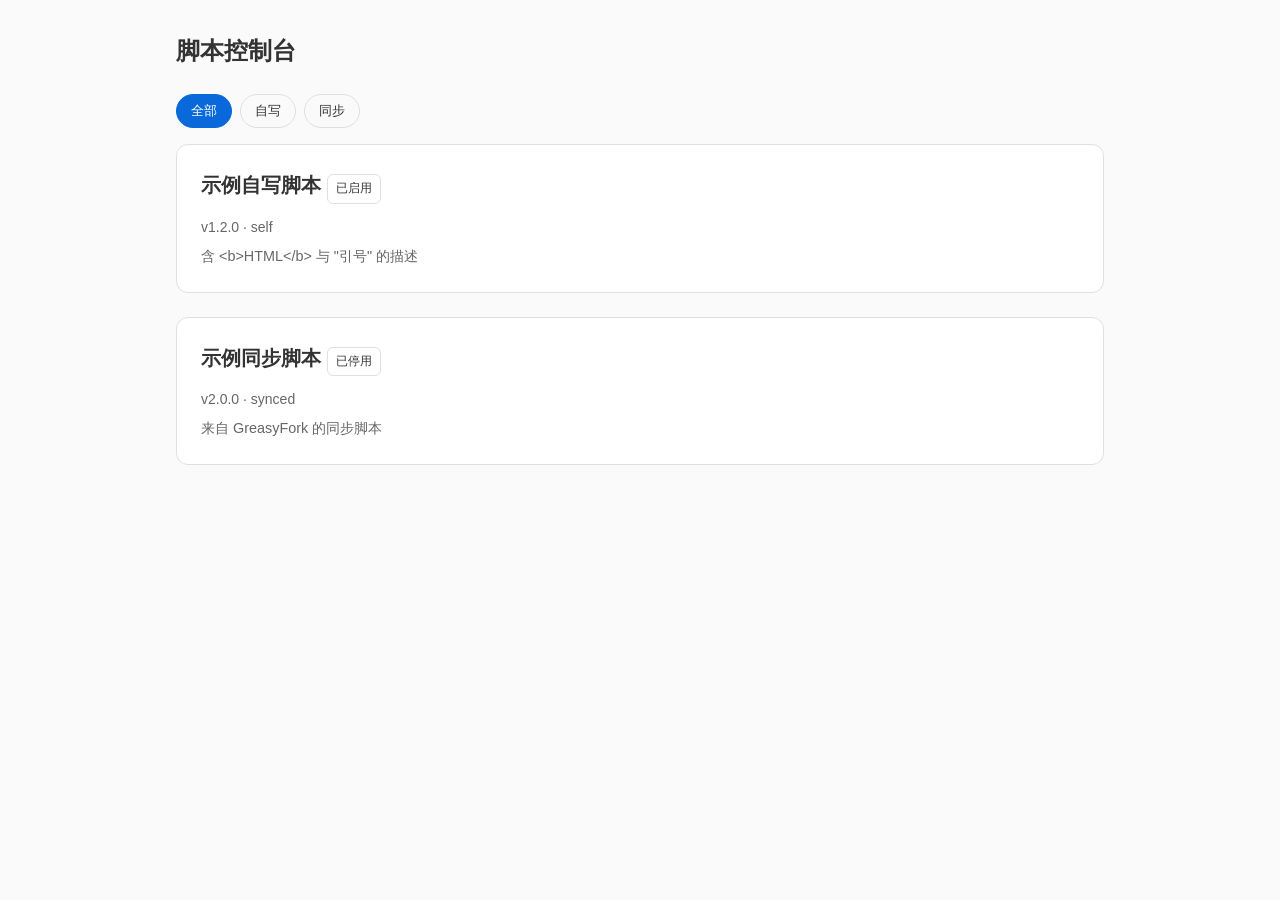
==== tests/snapshot/site/index.html @ 559abbef "fix(index): 首页 JS 对缺失 loadMore 元素加 null 守卫（I10）" ====
<!doctype html>
<html lang="zh-CN">
<head>
    <meta charset="utf-8">
    <meta name="viewport" content="width=device-width, initial-scale=1">
    <title>Userscript Console</title>
    <style>
        :root { --bg: #fafafa; --card-bg: #fff; --border: #e0e0e0; --text: #333; --muted: #666; --brand: #0969da; --brand-hover: #0860ca; --on-accent: #fff; }
        * { box-sizing: border-box; margin: 0; padding: 0; }
        body { font-family: -apple-system, BlinkMacSystemFont, "Segoe UI", "Microsoft YaHei", sans-serif; background: var(--bg); color: var(--text); line-height: 1.6; }
        .container { max-width: 960px; margin: 0 auto; padding: 2rem 1rem; }
        h1 { margin-bottom: 1.5rem; font-size: 1.5rem; }
        .back { display: inline-block; margin-bottom: 1rem; font-size: 0.875rem; color: var(--brand); }
        .back:hover { text-decoration: none; }
        .filter-bar { display: flex; gap: 0.5rem; margin-bottom: 1rem; flex-wrap: wrap; }
        .filter-chip { font-size: 13px; padding: 7px 14px; border-radius: 999px; cursor: pointer; border: 1px solid var(--border); background: var(--bg); color: var(--text-muted); font-family: var(--font-ui); min-height: 34px; transition: border-color 0.15s ease, background 0.15s ease; }
        .filter-chip:hover { border-color: var(--border-strong); }
        .filter-chip.active { background: var(--brand); color: var(--on-accent); border-color: var(--brand); }
        .card { background: var(--card-bg); border: 1px solid var(--border); border-radius: 12px; padding: 1.5rem; margin-bottom: 1.5rem; transition: border-color 0.15s ease; }
        .card:hover { border-color: var(--brand-fade); }
        .card-header { display: flex; align-items: center; justify-content: space-between; margin-bottom: 0.75rem; }
        .card h2 { font-size: 1.25rem; margin: 0; }
        .card h2 a { color: var(--text); text-decoration: none; }
        .card h2 a:hover { color: var(--brand); }
        .card .meta { color: var(--muted); font-size: 0.875rem; }
        .card .desc { margin-top: 0.5rem; color: var(--muted); font-size: 0.9rem; line-height: 1.5; display: -webkit-box; -webkit-line-clamp: 3; -webkit-box-orient: vertical; overflow: hidden; }
        .badge { display: inline-block; padding: 0.25rem 0.5rem; border-radius: 6px; font-size: 0.75rem; font-weight: 500; }
        .badge-active { background: var(--info-bg); color: var(--info-text); }
        .badge-sync { background: var(--warn-bg); color: var(--warn-text); }
        .badge-ver { background: var(--bg-subtle); color: var(--text-muted); border: 1px solid var(--border); }
        .empty { padding: 3rem; text-align: center; color: var(--muted); }
        .load-more { text-align: center; padding: 1rem; }
        .load-more button { padding: 0.5rem 2rem; cursor: pointer; border: 1px solid var(--border); border-radius: 6px; background: var(--brand); color: var(--on-accent); font-size: 0.875rem; transition: opacity 0.15s ease; }
        .load-more button:hover { opacity: 0.9; }
        .load-more button:disabled { opacity: 0.5; cursor: not-allowed; }
    </style>
</head>
<body>
    <div class="container">
        <h1>脚本控制台</h1>
        
        <div class="filter-bar">
            <button class="filter-chip active" data-filter="all">全部</button>
            <button class="filter-chip" data-filter="self">自写</button>
            <button class="filter-chip" data-filter="synced">同步</button>
        </div>
        <div id="scriptList" data-total="2">
            
            <div class="card" data-id="11111111-2222-4333-8444-555555555555" data-type="self">
                <div class="card-header">
                    <h2><a href="scripts/11111111-2222-4333-8444-555555555555.html">示例自写脚本</a>
                        <span class="badge badge-ver">已启用</span>
                        
                    </h2>
                </div>
                <div class="meta">v1.2.0 · self</div>
                <div class="desc">含 &lt;b&gt;HTML&lt;/b&gt; 与 &#34;引号&#34; 的描述</div>
            </div>
            
            <div class="card" data-id="abcdef012345" data-type="synced">
                <div class="card-header">
                    <h2><a href="scripts/abcdef012345.html">示例同步脚本</a>
                        <span class="badge badge-ver">已停用</span>
                        
                    </h2>
                </div>
                <div class="meta">v2.0.0 · synced</div>
                <div class="desc">来自 GreasyFork 的同步脚本</div>
            </div>
            
            
        </div>
        
    </div>
    <script>
    (function(){
        var batch =  10 , total =  2 ;
        var shown = 0;
        var chips = document.querySelectorAll('.filter-chip');
        function setFilter(filter) {
            chips.forEach(function (c) { c.classList.toggle('active', c.dataset.filter === filter); });
            var cards = document.querySelectorAll('.card');
            cards.forEach(function (card) {
                var show = filter === 'all' || card.dataset.type === filter;
                card.hidden = !show;
            });
        }
        chips.forEach(function (c) { c.onclick = function () { setFilter(c.dataset.filter); }; });

        function loadMore() {
            var next = Math.min(shown + batch, total);
            var cards = document.querySelectorAll('.card');
            for (var i = shown; i < next; i++) {
                if (cards[i]) cards[i].style.display = '';
            }
            shown = next;
            if (shown >= total) {
                var lm = document.getElementById('loadMore');
                if (lm) lm.style.display = 'none';
            }
        }
        var btn = document.getElementById('loadMoreBtn');
        if (btn) btn.onclick = loadMore;
        loadMore();
    })();
    </script>
</body>
</html>
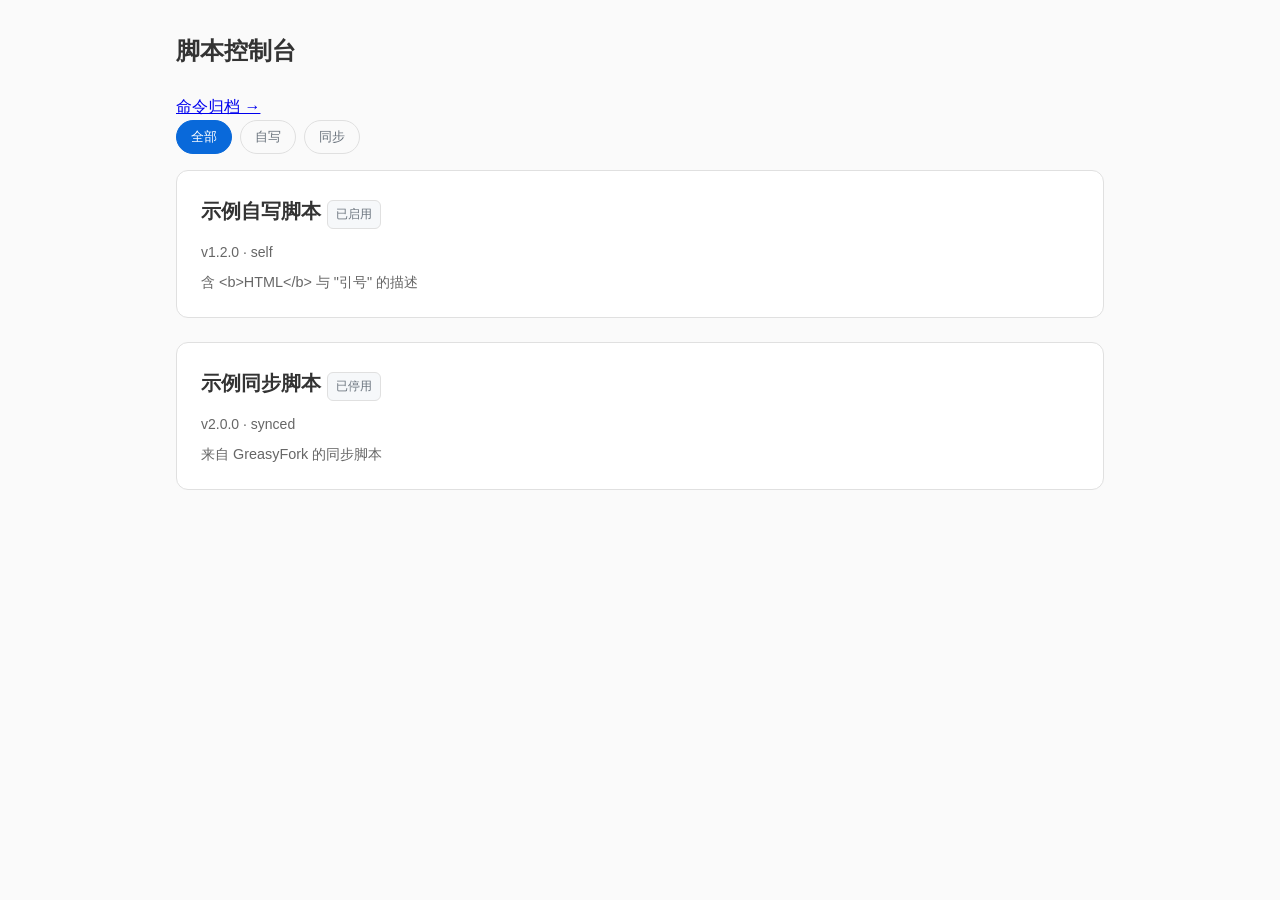
==== commit 8132d4c3: "feat(pages): 命令归档全局分页+meta索引+归档导航+初始隐藏（I7）" ====
--- a/tests/snapshot/site/index.html
+++ b/tests/snapshot/site/index.html
@@ -6,7 +6,7 @@
     <meta name="viewport" content="width=device-width, initial-scale=1">
     <title>Userscript Console</title>
     <style>
-        :root { --bg: #fafafa; --card-bg: #fff; --border: #e0e0e0; --text: #333; --muted: #666; --brand: #0969da; --brand-hover: #0860ca; --on-accent: #fff; }
+        :root { --bg: #fafafa; --card-bg: #fff; --border: #e0e0e0; --text: #333; --muted: #666; --brand: #0969da; --brand-hover: #0860ca; --on-accent: #fff; --text-muted: #6a737d; --info-bg: #ddf4ff; --info-text: #0969da; --warn-bg: #fff8c5; --warn-text: #7d4e00; --bg-subtle: #f6f8fa; --neutral-bg: #eaeef2; --brand-fade: rgba(9,105,218,.35); --border-strong: #d0d7de; --font-ui: -apple-system, BlinkMacSystemFont, "Segoe UI", "Microsoft YaHei", sans-serif; }
         * { box-sizing: border-box; margin: 0; padding: 0; }
         body { font-family: -apple-system, BlinkMacSystemFont, "Segoe UI", "Microsoft YaHei", sans-serif; background: var(--bg); color: var(--text); line-height: 1.6; }
         .container { max-width: 960px; margin: 0 auto; padding: 2rem 1rem; }
@@ -29,6 +29,7 @@
         .badge-active { background: var(--info-bg); color: var(--info-text); }
         .badge-sync { background: var(--warn-bg); color: var(--warn-text); }
         .badge-ver { background: var(--bg-subtle); color: var(--text-muted); border: 1px solid var(--border); }
+        .badge-deleted { background: #fce8e6; color: #cf222e; }
         .empty { padding: 3rem; text-align: center; color: var(--muted); }
         .load-more { text-align: center; padding: 1rem; }
         .load-more button { padding: 0.5rem 2rem; cursor: pointer; border: 1px solid var(--border); border-radius: 6px; background: var(--brand); color: var(--on-accent); font-size: 0.875rem; transition: opacity 0.15s ease; }
@@ -39,7 +40,7 @@
 <body>
     <div class="container">
         <h1>脚本控制台</h1>
-        
+        <p><a href="commands/page-1.html">命令归档 →</a></p>
         <div class="filter-bar">
             <button class="filter-chip active" data-filter="all">全部</button>
             <button class="filter-chip" data-filter="self">自写</button>
@@ -102,6 +103,12 @@
         }
         var btn = document.getElementById('loadMoreBtn');
         if (btn) btn.onclick = loadMore;
+        
+        var cards = document.querySelectorAll('.card');
+        for (var i = batch; i < cards.length; i++) {
+            cards[i].style.display = 'none';
+        }
+        shown = batch;
         loadMore();
     })();
     </script>
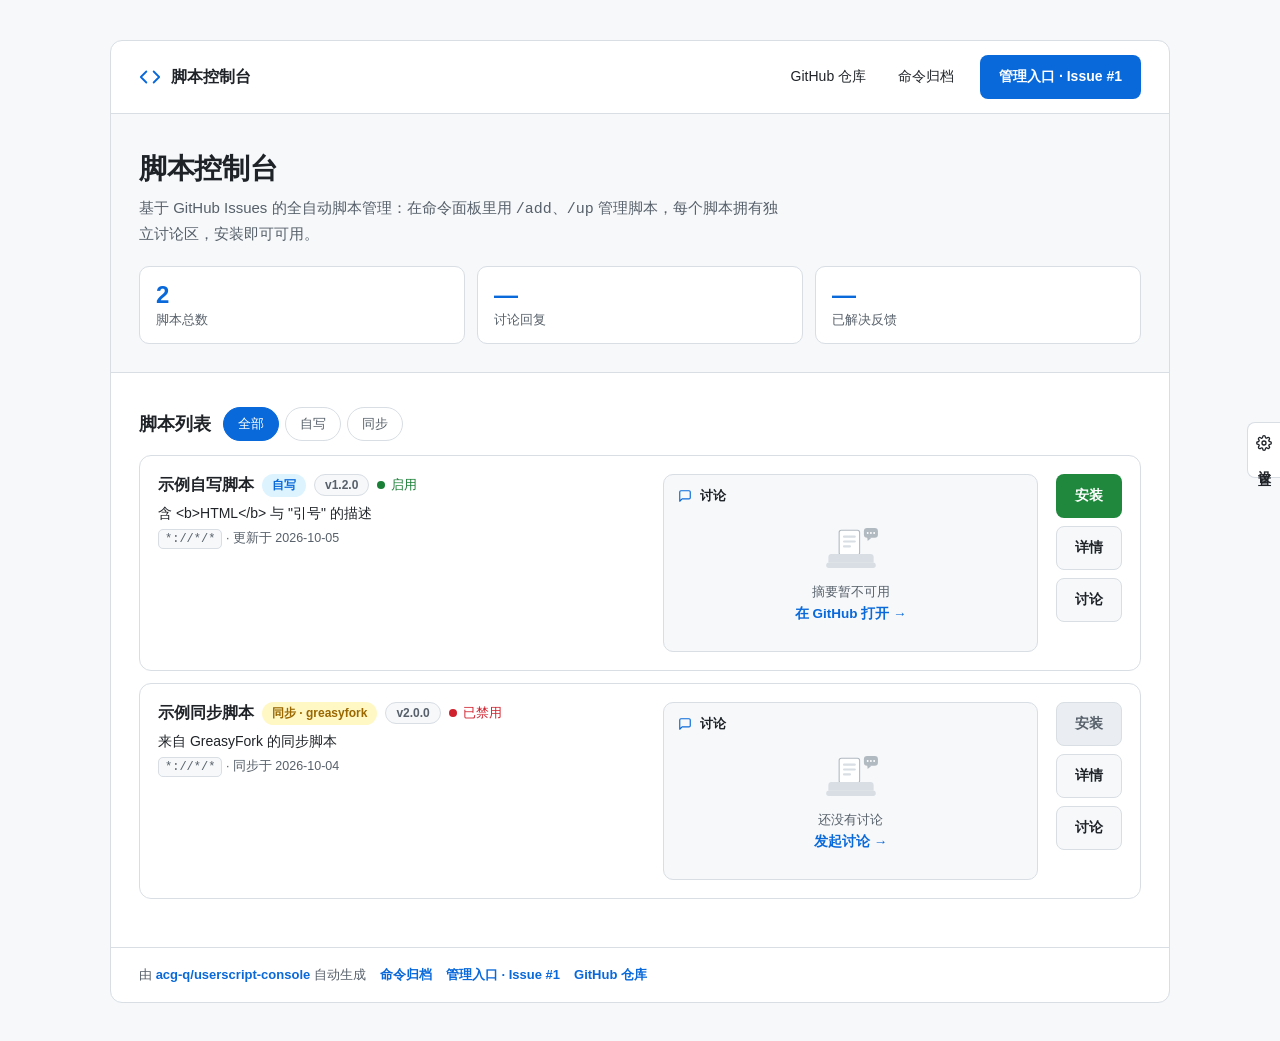
==== commit 7a6c5120: "feat(pages): 站点 UI 仿 projec-02 重设计批次 1" ====
--- a/tests/snapshot/site/index.html
+++ b/tests/snapshot/site/index.html
@@ -1,116 +1,603 @@
-
-<!doctype html>
-<html lang="zh-CN">
+<!DOCTYPE html>
+<html lang="zh-CN" data-theme="github-light">
 <head>
-    <meta charset="utf-8">
-    <meta name="viewport" content="width=device-width, initial-scale=1">
-    <title>Userscript Console</title>
-    <style>
-        :root { --bg: #fafafa; --card-bg: #fff; --border: #e0e0e0; --text: #333; --muted: #666; --brand: #0969da; --brand-hover: #0860ca; --on-accent: #fff; --text-muted: #6a737d; --info-bg: #ddf4ff; --info-text: #0969da; --warn-bg: #fff8c5; --warn-text: #7d4e00; --bg-subtle: #f6f8fa; --neutral-bg: #eaeef2; --brand-fade: rgba(9,105,218,.35); --border-strong: #d0d7de; --font-ui: -apple-system, BlinkMacSystemFont, "Segoe UI", "Microsoft YaHei", sans-serif; }
-        * { box-sizing: border-box; margin: 0; padding: 0; }
-        body { font-family: -apple-system, BlinkMacSystemFont, "Segoe UI", "Microsoft YaHei", sans-serif; background: var(--bg); color: var(--text); line-height: 1.6; }
-        .container { max-width: 960px; margin: 0 auto; padding: 2rem 1rem; }
-        h1 { margin-bottom: 1.5rem; font-size: 1.5rem; }
-        .back { display: inline-block; margin-bottom: 1rem; font-size: 0.875rem; color: var(--brand); }
-        .back:hover { text-decoration: none; }
-        .filter-bar { display: flex; gap: 0.5rem; margin-bottom: 1rem; flex-wrap: wrap; }
-        .filter-chip { font-size: 13px; padding: 7px 14px; border-radius: 999px; cursor: pointer; border: 1px solid var(--border); background: var(--bg); color: var(--text-muted); font-family: var(--font-ui); min-height: 34px; transition: border-color 0.15s ease, background 0.15s ease; }
-        .filter-chip:hover { border-color: var(--border-strong); }
-        .filter-chip.active { background: var(--brand); color: var(--on-accent); border-color: var(--brand); }
-        .card { background: var(--card-bg); border: 1px solid var(--border); border-radius: 12px; padding: 1.5rem; margin-bottom: 1.5rem; transition: border-color 0.15s ease; }
-        .card:hover { border-color: var(--brand-fade); }
-        .card-header { display: flex; align-items: center; justify-content: space-between; margin-bottom: 0.75rem; }
-        .card h2 { font-size: 1.25rem; margin: 0; }
-        .card h2 a { color: var(--text); text-decoration: none; }
-        .card h2 a:hover { color: var(--brand); }
-        .card .meta { color: var(--muted); font-size: 0.875rem; }
-        .card .desc { margin-top: 0.5rem; color: var(--muted); font-size: 0.9rem; line-height: 1.5; display: -webkit-box; -webkit-line-clamp: 3; -webkit-box-orient: vertical; overflow: hidden; }
-        .badge { display: inline-block; padding: 0.25rem 0.5rem; border-radius: 6px; font-size: 0.75rem; font-weight: 500; }
-        .badge-active { background: var(--info-bg); color: var(--info-text); }
-        .badge-sync { background: var(--warn-bg); color: var(--warn-text); }
-        .badge-ver { background: var(--bg-subtle); color: var(--text-muted); border: 1px solid var(--border); }
-        .badge-deleted { background: #fce8e6; color: #cf222e; }
-        .empty { padding: 3rem; text-align: center; color: var(--muted); }
-        .load-more { text-align: center; padding: 1rem; }
-        .load-more button { padding: 0.5rem 2rem; cursor: pointer; border: 1px solid var(--border); border-radius: 6px; background: var(--brand); color: var(--on-accent); font-size: 0.875rem; transition: opacity 0.15s ease; }
-        .load-more button:hover { opacity: 0.9; }
-        .load-more button:disabled { opacity: 0.5; cursor: not-allowed; }
-    </style>
+<meta charset="UTF-8">
+<meta name="viewport" content="width=device-width, initial-scale=1.0, viewport-fit=cover">
+<title>脚本控制台</title>
+<link rel="icon" href="data:image/svg+xml,<svg xmlns=%22http://www.w3.org/2000/svg%22 viewBox=%220 0 24 24%22><text y=%2215%22 font-size=%2224%22 text-anchor=%22middle%22 fill=%22%233b82f6%22>📜</text></svg>">
+<style>
+:root, [data-theme="github-light"] {
+  --brand: #0969da;
+  --brand-hover: #0860ca;
+  --brand-fade: #0969da66;
+  --on-accent: #fff;
+  --primary: #1f883d;
+  --primary-hover: #1a7f37;
+  --bg: #ffffff;
+  --bg-subtle: #f6f8fa;
+  --page-bg: #f6f8fa;
+  --hero-bg: #f6f8fa;
+  --hero-fg: #1f2328;
+  --hero-sub: #57606a;
+  --text: #1f2328;
+  --text-muted: #57606a;
+  --border: #d8dee4;
+  --border-strong: #b1b9c1;
+  --success: #1a7f37;
+  --success-bg: #dafbe1;
+  --danger: #cf222e;
+  --info-bg: #ddf4ff;
+  --info-text: #0969da;
+  --warn-bg: #fff8c5;
+  --warn-text: #9a6700;
+  --neutral-bg: #eaeef2;
+  --tip-bg: #24292f;
+  --tip-fg: #ffffff;
+  --radius-card: 12px;
+  --radius-btn: 8px;
+  --radius-pill: 999px;
+  --font-ui: -apple-system, "Segoe UI", "Microsoft YaHei", sans-serif;
+  --font-mono: ui-monospace, "Cascadia Code", Consolas, monospace;
+}
+[data-theme="terminal-dark"] {
+  --brand: #3fb950;
+  --brand-hover: #58d66d;
+  --brand-fade: #3fb95066;
+  --on-accent: #0c110d;
+  --primary: #3fb950;
+  --primary-hover: #58d66d;
+  --bg: #191f1a;
+  --bg-subtle: #0b0e0c;
+  --page-bg: #101411;
+  --hero-bg: #0b0e0c;
+  --hero-fg: #eef1ef;
+  --hero-sub: #898f8a;
+  --text: #eef1ef;
+  --text-muted: #898f8a;
+  --border: #2c302c;
+  --border-strong: #3b403b;
+  --success: #3fb950;
+  --success-bg: #12351d;
+  --danger: #d61f1f;
+  --info-bg: #12351d;
+  --info-text: #3fb950;
+  --warn-bg: #2c302c;
+  --warn-text: #b1b4b1;
+  --neutral-bg: #2c302c;
+  --tip-bg: #d0d2d1;
+  --tip-fg: #101411;
+}
+[data-theme="vivid-purple"] {
+  --brand: #6e56cf;
+  --brand-hover: #5b45c0;
+  --brand-fade: #6e56cf66;
+  --on-accent: #fff;
+  --primary: linear-gradient(135deg, #6e56cf, #8b5cf6);
+  --primary-hover: linear-gradient(135deg, #5d47c4, #7d51e2);
+  --bg: #ffffff;
+  --bg-subtle: #f6f3ff;
+  --page-bg: #faf9ff;
+  --hero-bg: linear-gradient(135deg, #6e56cf, #8b5cf6 55%, #a855f7);
+  --hero-fg: #fff;
+  --hero-sub: #e9e4ff;
+  --text: #211d2e;
+  --text-muted: #695f8a;
+  --border: #ece8f8;
+  --border-strong: #ddd6f5;
+  --success: #188947;
+  --success-bg: #dcfce7;
+  --danger: #d61f1f;
+  --info-bg: #ede9fe;
+  --info-text: #6e56cf;
+  --warn-bg: #fef3c7;
+  --warn-text: #92610a;
+  --neutral-bg: #ede9fe;
+  --tip-bg: #24292f;
+  --tip-fg: #ffffff;
+}
+
+* { box-sizing: border-box; }
+[hidden] { display: none !important; }
+html { -webkit-text-size-adjust: 100%; }
+body { margin: 0; padding: 40px 16px; font-family: var(--font-ui); background: var(--page-bg); color: var(--text); }
+code { font-family: var(--font-mono); }
+a { color: var(--brand); text-decoration: none; }
+a:hover { text-decoration: underline; }
+
+.frame { max-width: 1060px; margin: 0 auto; background: var(--bg); border: 1px solid var(--border); border-radius: 12px; overflow: hidden; }
+
+.nav { display: flex; align-items: center; gap: 20px; padding: 14px 28px; border-bottom: 1px solid var(--border); flex-wrap: nowrap; min-width: 0; }
+.brand { display: flex; align-items: center; gap: 10px; font-weight: 700; font-size: 16px; min-width: 0; }
+.brand svg { color: var(--brand); display: block; flex: none; }
+a.brand { color: var(--text); }
+a.brand:hover { text-decoration: none; color: var(--brand); }
+.brand-short { display: none; }
+.back { display: inline-flex; align-items: center; gap: 6px; min-height: 44px; font-size: 14px; font-weight: 600; margin-bottom: 6px; }
+.nav .spacer { flex: 1; }
+.nav a.link { color: var(--text); font-size: 14px; font-weight: 500; padding: 10px 6px; min-height: 44px; display: inline-flex; align-items: center; white-space: nowrap; }
+.nav a.link:hover { color: var(--brand); text-decoration: none; }
+.nav-btn .btn-label-short { display: none; }
+
+.btn { display: inline-flex; align-items: center; justify-content: center; gap: 6px; min-height: 44px; padding: 0 18px; border-radius: var(--radius-btn); font-size: 14px; font-weight: 600; text-decoration: none; cursor: pointer; border: 1px solid transparent; white-space: nowrap; transition: background .15s ease, border-color .15s ease; }
+.btn:hover { text-decoration: none; }
+.btn:focus-visible, .chip:focus-visible, .nav a.link:focus-visible { outline: 2px solid var(--brand); outline-offset: 2px; }
+.btn.nav-btn { background: var(--brand); color: var(--on-accent); }
+.btn.nav-btn:hover { background: var(--brand-hover); }
+.btn.primary { background: var(--primary); color: var(--on-accent); }
+.btn.primary:hover { background: var(--primary-hover); }
+.btn.primary.disabled { background: var(--neutral-bg); color: var(--text-muted); border-color: var(--border); cursor: not-allowed; }
+.btn.primary.disabled:hover { background: var(--neutral-bg); }
+.btn.ghost { background: var(--bg-subtle); border-color: var(--border); color: var(--text); }
+.btn.ghost:hover { background: var(--neutral-bg); border-color: var(--border-strong); }
+.btn.big { min-height: 48px; padding: 0 24px; font-size: 15px; }
+
+.hero { padding: 36px 28px 28px; background: var(--hero-bg); border-bottom: 1px solid var(--border); }
+.hero h1 { margin: 0 0 8px; font-size: 28px; letter-spacing: -.01em; color: var(--hero-fg); }
+.hero .sub { margin: 0 0 20px; font-size: 15px; line-height: 1.6; max-width: 640px; color: var(--hero-sub); }
+.stats { display: flex; gap: 12px; flex-wrap: wrap; }
+.stat { flex: 1; min-width: 150px; padding: 14px 16px; border-radius: 10px; background: var(--bg); border: 1px solid var(--border); }
+.stat b { display: block; font-size: 24px; line-height: 1.2; color: var(--brand); }
+.stat span { font-size: 13px; color: var(--text-muted); }
+
+main { padding: 8px 28px 36px; }
+.sec { display: flex; align-items: center; gap: 12px; flex-wrap: wrap; margin: 26px 0 14px; font-size: 18px; }
+.filters { display: inline-flex; gap: 6px; }
+.chip { font-size: 13px; padding: 7px 14px; border-radius: var(--radius-pill); cursor: pointer; border: 1px solid var(--border); background: var(--bg); color: var(--text-muted); font-family: var(--font-ui); min-height: 34px; }
+.chip:hover { border-color: var(--border-strong); }
+.chip.active { background: var(--brand); border-color: var(--brand); color: var(--on-accent); }
+
+ 
+#listSentinel { height: 1px; }
+#loadMore { display: flex; margin: 16px auto 0; min-width: 172px; }
+#loadMore[disabled] { opacity: .7; cursor: progress; }
+.list-end { margin: 16px 0 0; text-align: center; font-size: 13px; color: var(--text-muted); }
+
+.script-card { display: grid; grid-template-columns: 1.3fr 1fr auto; gap: 18px; padding: 18px; border-radius: var(--radius-card); margin-bottom: 12px; align-items: start; background: var(--bg); border: 1px solid var(--border); }
+.script-card:hover { border-color: var(--brand-fade); }
+.sc-title { display: flex; align-items: center; gap: 8px; flex-wrap: wrap; margin-bottom: 6px; }
+.sc-title h3 { margin: 0; font-size: 16px; }
+.pill { font-size: 12px; font-weight: 600; padding: 3px 10px; border-radius: var(--radius-pill); }
+.pill.type-self { background: var(--info-bg); color: var(--info-text); }
+.pill.type-sync { background: var(--warn-bg); color: var(--warn-text); }
+.pill.ver { background: var(--bg-subtle); color: var(--text-muted); border: 1px solid var(--border); }
+.status { font-size: 13px; display: inline-flex; align-items: center; gap: 6px; color: var(--success); }
+.status.off { color: var(--danger); }
+.dot { width: 8px; height: 8px; border-radius: 50%; background: var(--success); display: inline-block; }
+.status.off .dot { background: var(--danger); }
+.sc-desc { margin: 0 0 6px; font-size: 14px; line-height: 1.55; }
+.sc-meta { margin: 0; font-size: 12.5px; color: var(--text-muted); }
+.sc-meta code { padding: 2px 6px; border-radius: 5px; font-size: 12px; background: var(--bg-subtle); border: 1px solid var(--border); }
+
+.sc-disc { border-radius: 10px; padding: 12px 14px; font-size: 13px; background: var(--bg-subtle); border: 1px solid var(--border); }
+.disc-head { display: flex; align-items: center; gap: 8px; flex-wrap: wrap; font-weight: 600; font-size: 13px; margin-bottom: 8px; }
+.disc-head svg { flex: none; color: var(--brand); }
+.disc-head .grow { flex: 1; }
+.disc-head a { font-size: 13px; font-weight: 600; }
+.badge { font-size: 12px; font-weight: 600; padding: 2px 9px; border-radius: var(--radius-pill); display: inline-flex; align-items: center; gap: 4px; background: var(--success-bg); color: var(--success); }
+.badge.plain { background: var(--neutral-bg); color: var(--text-muted); }
+.disc-latest { margin: 0; line-height: 1.55; }
+.disc-who { display: block; margin-top: 4px; font-size: 12px; color: var(--text-muted); }
+
+.sc-actions { display: flex; flex-direction: column; gap: 8px; }
+.empty-state { text-align: center; color: var(--text-muted); padding: 36px 16px; }
+.empty-state svg { display: block; margin: 0 auto 12px; }
+.empty-state p { margin: 0; font-size: 14.5px; line-height: 1.6; }
+.empty-state p a { font-weight: 600; font-size: 13.5px; }
+.empty-state .es-doc { fill: var(--bg); stroke: var(--border-strong); stroke-width: 2; }
+.empty-state .es-line { fill: var(--border); }
+.empty-state .es-tray, .empty-state .es-lip { fill: var(--border); }
+.empty-state .es-bub rect, .empty-state .es-bub path { fill: var(--border-strong); }
+.empty-state .es-bub circle { fill: var(--bg); }
+.empty-state.sm { padding: 14px 8px; }
+.empty-state.sm svg { width: 56px; height: auto; margin-bottom: 8px; }
+.empty-state.sm p { font-size: 13px; }
+
+.detail-card { border-radius: 14px; padding: 24px; background: var(--bg); border: 1px solid var(--border); }
+.d-head { display: flex; align-items: flex-start; justify-content: space-between; gap: 16px; flex-wrap: wrap; }
+.d-head h3 { margin: 0 0 8px; font-size: 22px; }
+.d-pills { display: flex; gap: 8px; align-items: center; flex-wrap: wrap; }
+.d-meta { display: flex; gap: 18px; flex-wrap: wrap; font-size: 13.5px; margin: 16px 0; padding: 12px 0; border-bottom: 1px solid var(--border); color: var(--text-muted); }
+.d-meta i { font-style: normal; opacity: .7; margin-right: 4px; }
+.d-meta code { background: var(--bg-subtle); border: 1px solid var(--border); border-radius: 5px; padding: 1px 6px; font-size: 12.5px; }
+
+.d-doc h1, .d-doc h2, .d-doc h3, .d-doc h4 { margin: 18px 0 8px; font-size: 17px; }
+.d-doc h4 { font-size: 15px; }
+.d-doc p, .d-doc li { font-size: 14.5px; line-height: 1.65; }
+.d-doc p { margin: 0 0 10px; }
+.d-doc ul, .d-doc ol { padding-left: 24px; }
+.d-doc code { padding: 1px 6px; border-radius: 5px; font-size: 13px; background: var(--bg-subtle); border: 1px solid var(--border); }
+.d-doc pre { background: var(--bg-subtle); border: 1px solid var(--border); border-radius: 8px; padding: 12px; overflow-x: auto; }
+.d-doc pre code { background: none; border: none; padding: 0; }
+.d-doc table { border-collapse: collapse; width: 100%; margin: 16px 0; font-size: 14px; }
+.d-doc th, .d-doc td { border: 1px solid var(--border); padding: 8px 12px; text-align: left; }
+.d-doc th { background: var(--bg-subtle); }
+.d-doc blockquote { margin: 12px 0; padding: 2px 14px; border-left: 3px solid var(--border); color: var(--text-muted); }
+.d-doc img { max-width: 100%; }
+
+.d-disc { margin-top: 20px; border-radius: 12px; padding: 16px; background: var(--bg-subtle); border: 1px solid var(--border); }
+.d-disc .disc-head { font-size: 14px; margin-bottom: 12px; }
+.cmt { display: grid; grid-template-columns: auto 1fr; gap: 4px 10px; padding: 10px 0; border-top: 1px solid var(--border); font-size: 14px; }
+.cmt:first-of-type { border-top: none; }
+.cmt b { font-size: 13.5px; }
+.cmt time { font-size: 12px; align-self: center; color: var(--text-muted); }
+.cmt p { grid-column: 1 / -1; margin: 2px 0 0; line-height: 1.6; overflow-wrap: anywhere; }
+.cmt.owner b::after { content: "· 仓库所有者"; color: var(--success); font-weight: 600; margin-left: 6px; font-size: 12px; }
+.cmt-who { display: inline-flex; align-items: center; gap: 6px; flex-wrap: wrap; min-width: 0; }
+.answer-tag { font-size: 11px; font-weight: 600; padding: 1px 7px; border-radius: var(--radius-pill); background: var(--success-bg); color: var(--success); white-space: nowrap; }
+.cmt-replies { grid-column: 1 / -1; margin: 6px 0 0 14px; padding-left: 12px; border-left: 2px solid var(--border); }
+.cmt-replies .cmt:first-child { border-top: none; padding-top: 8px; }
+.d-disc .btn { margin-top: 12px; }
+
+ 
+.disc-badges { display: inline-flex; align-items: center; gap: 6px; flex-wrap: wrap; }
+.disc-ver { position: relative; font-size: 13.5px; }
+.disc-ver-btn { display: inline-flex; align-items: center; gap: 5px; border: none; background: transparent; color: var(--brand); font: inherit; font-size: 13.5px; font-weight: 600; cursor: pointer; padding: 6px 6px; border-radius: 8px; min-height: 34px; }
+.disc-ver-btn:hover { color: var(--brand-hover); }
+.disc-ver-btn:focus-visible { outline: 2px solid var(--brand); outline-offset: 2px; }
+.disc-ver-btn .chev { transition: transform .15s ease; flex: none; }
+.disc-ver-btn[aria-expanded="true"] .chev { transform: rotate(180deg); }
+.disc-ver-menu { position: absolute; right: 0; top: calc(100% + 8px); z-index: 30; min-width: 224px; padding: 6px; border-radius: 12px; background: var(--bg); border: 1px solid var(--border); box-shadow: 0 12px 32px rgba(0, 0, 0, .16), 0 2px 8px rgba(0, 0, 0, .06); }
+.disc-ver-menu[hidden] { display: none; }
+.disc-ver-item { display: flex; width: 100%; align-items: center; gap: 8px; border: none; background: transparent; font: inherit; font-size: 13.5px; color: var(--text); padding: 9px 10px; border-radius: 8px; cursor: pointer; text-align: left; min-height: 40px; }
+.disc-ver-item:hover { background: var(--neutral-bg); }
+.disc-ver-item:focus-visible { outline: 2px solid var(--brand); outline-offset: -2px; }
+.disc-ver-item[aria-selected="true"] { color: var(--brand); font-weight: 600; }
+.disc-ver-item .num { margin-left: auto; font-size: 12px; color: var(--text-muted); font-weight: 400; }
+
+footer.foot { padding: 18px 28px; font-size: 13px; display: flex; gap: 14px; flex-wrap: wrap; align-items: center; color: var(--text-muted); border-top: 1px solid var(--border); }
+footer.foot a { font-weight: 600; }
+
+ 
+.cmd-title { margin: 0 0 6px; font-size: 20px; }
+.cmd-sub { margin: 0 0 16px; font-size: 13.5px; color: var(--text-muted); }
+.cmd-item { padding: 14px 0; border-top: 1px solid var(--border); }
+.cmd-item:first-of-type { border-top: none; padding-top: 4px; }
+.cmd-line { display: flex; align-items: center; gap: 10px; flex-wrap: wrap; font-size: 13px; margin-bottom: 6px; }
+.cmd-line b { font-size: 13.5px; }
+.cmd-line time { color: var(--text-muted); font-size: 12.5px; }
+.cmd-no { margin-left: auto; font-size: 12px; color: var(--text-muted); font-family: var(--font-mono); }
+.cmd-item > pre, .cmd-res pre { margin: 0; padding: 10px 12px; border-radius: 8px; background: var(--bg-subtle); border: 1px solid var(--border); font-family: var(--font-mono); font-size: 12.5px; line-height: 1.6; white-space: pre-wrap; overflow-wrap: anywhere; }
+.cmd-res { margin-top: 8px; padding-left: 14px; border-left: 2px solid var(--border); }
+.cmd-res .cmd-line { margin-bottom: 4px; }
+.cmd-none { margin: 8px 0 0; font-size: 13px; color: var(--text-muted); }
+.pager { display: flex; align-items: center; justify-content: center; gap: 14px; margin-top: 20px; }
+.pager-now { font-size: 13.5px; color: var(--text-muted); }
+
+[data-tip] { position: relative; }
+[data-tip]::after {
+  content: attr(data-tip);
+  position: absolute; bottom: calc(100% + 8px); left: 50%;
+  transform: translateX(-50%);
+  background: var(--tip-bg); color: var(--tip-fg);
+  padding: 5px 10px; border-radius: 6px; font-size: 12px; font-weight: 500;
+  white-space: nowrap; pointer-events: none; z-index: 20;
+  opacity: 0; transition: opacity .12s ease;
+}
+[data-tip]::before {
+  content: ""; position: absolute; bottom: calc(100% + 4px); left: 50%;
+  transform: translateX(-50%) rotate(45deg);
+  width: 8px; height: 8px; background: var(--tip-bg);
+  opacity: 0; transition: opacity .12s ease; pointer-events: none; z-index: 20;
+}
+[data-tip]:hover::after, [data-tip]:hover::before,
+[data-tip]:focus-within::after, [data-tip]:focus-within::before { opacity: 1; }
+
+ 
+
+ 
+@media (max-width: 900px) {
+  .script-card { grid-template-columns: 1fr 1fr; }
+  .sc-main { grid-column: 1 / -1; }
+  .sc-actions { grid-column: 1 / -1; flex-direction: row; flex-wrap: wrap; }
+  .sc-actions .btn { flex: 1; min-width: 120px; }
+  .hero h1 { font-size: 26px; }
+}
+
+ 
+@media (max-width: 600px) {
+  body { padding: 16px 8px; padding-bottom: calc(env(safe-area-inset-bottom, 0) + 16px); }
+
+   
+  .nav { padding: 10px 16px; gap: 10px; flex-wrap: nowrap; min-width: 0; }
+  .brand { font-size: 15px; gap: 8px; }
+  .brand-full { display: none; }
+  .brand-short { display: inline; }
+  .nav a.link { display: none; }
+  .nav-btn .btn-label-full { display: none; }
+  .nav-btn .btn-label-short { display: inline; }
+  .nav-btn { padding: 0 14px; }
+
+  .hero { padding: 22px 16px 18px; }
+  .hero h1 { font-size: 22px; }
+  .hero .sub { font-size: 13.5px; }
+
+   
+  .stats {
+    display: grid;
+    grid-template-columns: 1fr 1fr;
+    gap: 8px;
+  }
+  .stat { min-width: 0; flex: none; padding: 10px 12px; }
+  .stat:last-child { grid-column: 1 / -1; }
+  .stat b { font-size: 20px; }
+  .stat span { font-size: 12px; }
+
+  main { padding: 4px 16px 24px; }
+  .sec { font-size: 16px; margin: 20px 0 12px; }
+  .chip { padding: 8px 12px; font-size: 12px; min-height: 44px; }
+
+  .script-card { grid-template-columns: 1fr; gap: 12px; padding: 14px; }
+  .sc-title h3 { font-size: 15px; }
+  .sc-desc { font-size: 13.5px; }
+
+   
+  .sc-actions { flex-direction: row; flex-wrap: nowrap; gap: 8px; }
+  .sc-actions .btn { flex: 1 1 0; min-width: 0; padding: 0 10px; font-size: 13px; }
+
+  .detail-card { padding: 16px; border-radius: 12px; }
+  .d-head { flex-direction: column; align-items: stretch; gap: 12px; }
+  .d-head h3 { font-size: 18px; }
+  .d-head .btn.big { width: 100%; }
+  .d-meta { gap: 12px; font-size: 12.5px; }
+  .d-doc h4 { font-size: 14px; }
+  .d-doc p { font-size: 14px; }
+
+  .d-disc { padding: 12px; }
+  .d-disc .disc-head { font-size: 13px; }
+  .cmt { font-size: 13.5px; }
+  .d-disc .btn { width: 100%; }
+
+   
+  .disc-ver-btn { min-height: 44px; }
+  .disc-ver-menu { min-width: 196px; }
+  .disc-ver-item { min-height: 44px; }
+
+  footer.foot { padding: 14px 16px; font-size: 12px; gap: 10px; }
+
+  .seg-control button { padding: 4px 8px; font-size: 11px; }
+
+   
+  .theme-rail {
+    top: auto; bottom: calc(env(safe-area-inset-bottom, 0) + 16px);
+    transform: translateX(calc(100% - 34px));
+    flex-direction: row; padding: 10px 8px; gap: 6px;
+    border-radius: 10px 0 0 10px;
+  }
+  .theme-rail:focus-visible,
+  .theme-rail[aria-expanded="true"] { transform: translateX(0); }
+  .rail-text { writing-mode: horizontal-tb; font-size: 12px; letter-spacing: 1px; }
+
+  .settings-drawer {
+    width: min(340px, 88vw);
+    padding: 16px;
+    padding-bottom: calc(env(safe-area-inset-bottom, 0) + 16px);
+  }
+  .theme-list { grid-template-columns: 1fr; }
+}
+
+@media (prefers-reduced-motion: reduce) {
+  * { transition: none !important; animation: none !important; }
+}
+
+.theme-rail { position: fixed; right: 0; top: 50%; transform: translateY(-50%); display: flex; flex-direction: column; align-items: center; gap: 8px; padding: 12px 7px; background: var(--bg); border: 1px solid var(--border); border-right: none; border-radius: 8px 0 0 8px; cursor: pointer; z-index: 60; color: var(--text); transition: background .15s ease, transform .2s ease; }
+.theme-rail:hover { background: var(--bg-subtle); }
+.theme-rail:focus-visible { outline: 2px solid var(--brand); outline-offset: 2px; }
+.rail-text { writing-mode: vertical-rl; font-size: 13px; font-weight: 600; letter-spacing: 3px; }
+.sd-overlay { position: fixed; inset: 0; background: rgba(14, 17, 22, .4); opacity: 0; visibility: hidden; transition: opacity .2s ease, visibility .2s; z-index: 70; }
+.sd-overlay.open { opacity: 1; visibility: visible; }
+.settings-drawer { position: fixed; top: 0; right: 0; height: 100%; width: 340px; box-sizing: border-box; padding: 20px; background: var(--bg); border-left: 1px solid var(--border); box-shadow: -8px 0 30px rgba(0, 0, 0, .12); transform: translateX(100%); visibility: hidden; transition: transform .2s ease, visibility .2s; z-index: 80; overflow-y: auto; }
+.settings-drawer.open { transform: translateX(0); visibility: visible; }
+.sd-head { display: flex; align-items: center; justify-content: space-between; }
+.sd-head h3 { margin: 0; font-size: 16px; color: var(--text); }
+.sd-close { border: none; background: transparent; font-size: 20px; line-height: 1; cursor: pointer; padding: 4px 8px; border-radius: 6px; color: var(--text-muted); }
+.sd-close:hover { background: var(--neutral-bg); }
+.sd-group h4 { margin: 18px 0 8px; font-size: 12px; font-weight: 600; color: var(--text-muted); }
+.sd-soon { margin: 0; font-size: 13px; color: var(--text-muted); opacity: .75; }
+.theme-list { list-style: none; margin: 0; padding: 0; display: grid; grid-template-columns: repeat(2, 1fr); gap: 8px; }
+.theme-list button { display: flex; flex-direction: column; width: 100%; padding: 0; overflow: hidden; border-radius: 8px; border: 1px solid var(--border); background: var(--bg); font-size: 14px; font-family: inherit; color: var(--text); cursor: pointer; text-align: left; transition: background .15s ease, border-color .15s ease; }
+.theme-list button:hover { background: var(--bg-subtle); }
+.theme-list button[aria-pressed="true"] { border-color: var(--text); background: var(--bg-subtle); }
+.tl-label { display: flex; align-items: center; gap: 10px; padding: 8px 12px; font-weight: 400; }
+.theme-list button[aria-pressed="true"] .tl-label { font-weight: 600; }
+.tl-preview { display: flex; flex-direction: column; border-bottom: 1px solid var(--pv-card-bd); }
+.tl-preview .pv-bar { padding: 5px 8px; }
+.tl-preview .pv-brand { width: 28px; height: 6px; }
+.tl-preview .pv-link { width: 12px; height: 4px; }
+.tl-preview .pv-pill { width: 24px; height: 9px; }
+.tl-preview .pv-hero { padding: 6px 8px 7px; }
+.tl-preview .pv-title { height: 7px; }
+.tl-preview .pv-sub { height: 4px; margin-top: 4px; }
+.tl-preview .pv-stats { margin-top: 5px; }
+.tl-preview .pv-stats i { height: 13px; border-radius: 4px; }
+.tl-preview .pv-body { padding: 5px 8px 6px; }
+.tl-preview .pv-card { height: 16px; border-radius: 4px; }
+.pv-bar { display: flex; align-items: center; gap: 6px; padding: 7px 9px; background: var(--pv-bar-bg); border-bottom: 1px solid var(--pv-bar-bd); }
+.pv-brand { width: 34px; height: 7px; border-radius: 4px; background: var(--pv-bar-fg); }
+.pv-link { width: 16px; height: 5px; border-radius: 3px; background: var(--pv-sub); opacity: .7; }
+.pv-pill { margin-left: auto; width: 30px; height: 11px; border-radius: 999px; background: var(--pv-accent); }
+.pv-hero { display: block; padding: 9px 10px 10px; background: var(--pv-hero-bg); }
+.pv-title { display: block; width: 58%; height: 9px; border-radius: 4px; background: var(--pv-title); }
+.pv-sub { display: block; width: 80%; height: 5px; border-radius: 3px; background: var(--pv-sub); margin-top: 6px; }
+.pv-stats { display: flex; gap: 5px; margin-top: 8px; }
+.pv-stats i { flex: 1; height: 20px; border-radius: 5px; background: var(--pv-stat-bg); border: 1px solid var(--pv-stat-bd); }
+.pv-body { display: flex; gap: 5px; padding: 8px 10px 10px; background: var(--pv-body-bg); }
+.pv-card { flex: 1; height: 26px; border-radius: 6px; background: var(--pv-card-bg); border: 1px solid var(--pv-card-bd); }
+.swatch { width: 14px; height: 14px; border-radius: 50%; border: 1px solid rgba(0, 0, 0, .15); flex: none; }
+.check { margin-left: auto; font-weight: 700; visibility: hidden; }
+.theme-list button[aria-pressed="true"] .check { visibility: visible; }
+
+.pv-a { --pv-bar-bg: #fff; --pv-bar-bd: #d8dee4; --pv-bar-fg: #0969da; --pv-hero-bg: #f6f8fa; --pv-title: #1f2328; --pv-sub: #8c959f; --pv-stat-bg: #fff; --pv-stat-bd: #d8dee4; --pv-accent: #0969da; --pv-body-bg: #fff; --pv-card-bg: #fff; --pv-card-bd: #d8dee4; }
+.pv-b { --pv-bar-bg: #0b0e0c; --pv-bar-bd: #2c302c; --pv-bar-fg: #3fb950; --pv-hero-bg: #0b0e0c; --pv-title: #eef1ef; --pv-sub: #898f8a; --pv-stat-bg: #191f1a; --pv-stat-bd: #2c302c; --pv-accent: #3fb950; --pv-body-bg: #101411; --pv-card-bg: #191f1a; --pv-card-bd: #2c302c; }
+.pv-c { --pv-bar-bg: linear-gradient(135deg, #6e56cf, #8b5cf6 55%, #a855f7); --pv-bar-bd: transparent; --pv-bar-fg: #fff; --pv-hero-bg: linear-gradient(135deg, #6e56cf, #8b5cf6 55%, #a855f7); --pv-title: #fff; --pv-sub: #e9e4ff; --pv-stat-bg: rgba(255, 255, 255, .13); --pv-stat-bd: rgba(255, 255, 255, .33); --pv-accent: #6e56cf; --pv-body-bg: #faf9ff; --pv-card-bg: #fff; --pv-card-bd: #ece8f8; }
+.swatch-a { background: #0969da; }
+.swatch-b { background: #3fb950; }
+.swatch-c { background: #8b5cf6; }
+</style>
+<script>try { var t = localStorage.getItem('asm-theme'); if (t === 'github-light' || t === 'terminal-dark' || t === 'vivid-purple') { document.documentElement.setAttribute('data-theme', t); } } catch (e) { console.warn('无法读取主题偏好', e); }}</script>
 </head>
 <body>
-    <div class="container">
-        <h1>脚本控制台</h1>
-        <p><a href="commands/page-1.html">命令归档 →</a></p>
-        <div class="filter-bar">
-            <button class="filter-chip active" data-filter="all">全部</button>
-            <button class="filter-chip" data-filter="self">自写</button>
-            <button class="filter-chip" data-filter="synced">同步</button>
-        </div>
-        <div id="scriptList" data-total="2">
-            
-            <div class="card" data-id="11111111-2222-4333-8444-555555555555" data-type="self">
-                <div class="card-header">
-                    <h2><a href="scripts/11111111-2222-4333-8444-555555555555.html">示例自写脚本</a>
-                        <span class="badge badge-ver">已启用</span>
-                        
-                    </h2>
-                </div>
-                <div class="meta">v1.2.0 · self</div>
-                <div class="desc">含 &lt;b&gt;HTML&lt;/b&gt; 与 &#34;引号&#34; 的描述</div>
-            </div>
-            
-            <div class="card" data-id="abcdef012345" data-type="synced">
-                <div class="card-header">
-                    <h2><a href="scripts/abcdef012345.html">示例同步脚本</a>
-                        <span class="badge badge-ver">已停用</span>
-                        
-                    </h2>
-                </div>
-                <div class="meta">v2.0.0 · synced</div>
-                <div class="desc">来自 GreasyFork 的同步脚本</div>
-            </div>
-            
-            
-        </div>
-        
-    </div>
-    <script>
-    (function(){
-        var batch =  10 , total =  2 ;
-        var shown = 0;
-        var chips = document.querySelectorAll('.filter-chip');
-        function setFilter(filter) {
-            chips.forEach(function (c) { c.classList.toggle('active', c.dataset.filter === filter); });
-            var cards = document.querySelectorAll('.card');
-            cards.forEach(function (card) {
-                var show = filter === 'all' || card.dataset.type === filter;
-                card.hidden = !show;
-            });
-        }
-        chips.forEach(function (c) { c.onclick = function () { setFilter(c.dataset.filter); }; });
-
-        function loadMore() {
-            var next = Math.min(shown + batch, total);
-            var cards = document.querySelectorAll('.card');
-            for (var i = shown; i < next; i++) {
-                if (cards[i]) cards[i].style.display = '';
-            }
-            shown = next;
-            if (shown >= total) {
-                var lm = document.getElementById('loadMore');
-                if (lm) lm.style.display = 'none';
-            }
-        }
-        var btn = document.getElementById('loadMoreBtn');
-        if (btn) btn.onclick = loadMore;
-        
-        var cards = document.querySelectorAll('.card');
-        for (var i = batch; i < cards.length; i++) {
-            cards[i].style.display = 'none';
-        }
-        shown = batch;
-        loadMore();
-    })();
-    </script>
+<div class="frame">
+<header class="nav">
+<a class="brand" href="index.html"><svg width="22" height="22" viewBox="0 0 24 24" fill="none" stroke="currentColor" stroke-width="2" stroke-linecap="round" stroke-linejoin="round" aria-hidden="true"><polyline points="16 18 22 12 16 6"/><polyline points="8 6 2 12 8 18"/></svg><span class="brand-full">脚本控制台</span><span class="brand-short">控制台</span></a>
+<span class="spacer"></span>
+
+<a class="link" href="https://github.com/acg-q/userscript-console" target="_blank" rel="noopener noreferrer">GitHub 仓库</a>
+<a class="link" href="commands/page-1.html">命令归档</a>
+<a class="btn nav-btn" href="https://github.com/acg-q/userscript-console/issues/1" target="_blank" rel="noopener noreferrer"><span class="btn-label-full">管理入口 · Issue #1</span><span class="btn-label-short">管理</span></a>
+</header>
+
+<section class="hero">
+<h1>脚本控制台</h1>
+<p class="sub">基于 GitHub Issues 的全自动脚本管理：在命令面板里用 <code>/add</code>、<code>/up</code> 管理脚本，每个脚本拥有独立讨论区，安装即可可用。</p>
+<div class="stats">
+<div class="stat" data-tip="注册表中的脚本总数"><b>2</b><span>脚本总数</span></div>
+<div class="stat" data-tip="全部脚本讨论的回复总数"><b>—</b><span>讨论回复</span></div>
+<div class="stat" data-tip="已被标记为已解决的讨论数"><b>—</b><span>已解决反馈</span></div>
+</div>
+</section>
+<main>
+<h2 class="sec">脚本列表
+<span class="filters">
+<button class="chip active" type="button" data-filter="all">全部</button>
+<button class="chip" type="button" data-filter="self">自写</button>
+<button class="chip" type="button" data-filter="synced">同步</button>
+</span>
+</h2>
+<div id="scriptList" data-batch="10" data-total="2">
+<article class="script-card" data-type="self">
+<div class="sc-main">
+<div class="sc-title"><h3>示例自写脚本</h3><span class="pill type-self" data-tip="本仓库自主编写的脚本">自写</span><span class="pill ver" data-tip="当前版本">v1.2.0</span><span class="status" data-tip="脚本已启用，安装链接可用"><span class="dot" aria-hidden="true"></span>启用</span></div>
+<p class="sc-desc">含 &lt;b&gt;HTML&lt;/b&gt; 与 &#34;引号&#34; 的描述</p>
+<p class="sc-meta"><code>*://*/*</code> · 更新于 2026-10-05</p>
+</div>
+<div class="sc-disc">
+<div class="disc-head"><svg width="14" height="14" viewBox="0 0 24 24" fill="none" stroke="currentColor" stroke-width="2" stroke-linecap="round" stroke-linejoin="round" aria-hidden="true"><path d="M21 15a2 2 0 0 1-2 2H7l-4 4V5a2 2 0 0 1 2-2h14a2 2 0 0 1 2 2z"/></svg>讨论</div>
+<div class="empty-state sm" role="status"><svg width="104" height="88" viewBox="0 0 104 88" aria-hidden="true"><rect class="es-doc" x="30" y="6" width="38" height="46" rx="4"/><rect class="es-line" x="37" y="16" width="24" height="4" rx="2"/><rect class="es-line" x="37" y="25" width="24" height="4" rx="2"/><rect class="es-line" x="37" y="34" width="15" height="4" rx="2"/><path class="es-tray" d="M16 50 h72 a6 6 0 0 1 6 6 v10 H10 v-10 a6 6 0 0 1 6 -6 z"/><rect class="es-lip" x="6" y="66" width="92" height="10" rx="5"/><g class="es-bub"><rect x="76" y="2" width="26" height="18" rx="6"/><path d="M82 18 l1 8 l7 -6 z"/><circle cx="83" cy="11" r="1.8"/><circle cx="89" cy="11" r="1.8"/><circle cx="95" cy="11" r="1.8"/></g></svg><p>摘要暂不可用</p><p><a href="https://github.com/acg-q/userscript-manager/issues/5" target="_blank" rel="noopener noreferrer">在 GitHub 打开 →</a></p></div>
+</div>
+<div class="sc-actions">
+<a class="btn primary" href="https://acg-q.github.io/userscript-console/dist/11111111-2222-4333-8444-555555555555.user.js" target="_blank" rel="noopener noreferrer">安装</a>
+<a class="btn ghost" href="scripts/11111111-2222-4333-8444-555555555555.html">详情</a>
+<a class="btn ghost" href="https://github.com/acg-q/userscript-manager/discussions/12" target="_blank" rel="noopener noreferrer">讨论</a>
+</div>
+</article><article class="script-card" data-type="synced">
+<div class="sc-main">
+<div class="sc-title"><h3>示例同步脚本</h3><span class="pill type-sync" data-tip="从外部来源自动同步的脚本">同步 · greasyfork</span><span class="pill ver" data-tip="当前版本">v2.0.0</span><span class="status off" data-tip="脚本已禁用，暂不可安装"><span class="dot" aria-hidden="true"></span>已禁用</span></div>
+<p class="sc-desc">来自 GreasyFork 的同步脚本</p>
+<p class="sc-meta"><code>*://*/*</code> · 同步于 2026-10-04</p>
+</div>
+<div class="sc-disc">
+<div class="disc-head"><svg width="14" height="14" viewBox="0 0 24 24" fill="none" stroke="currentColor" stroke-width="2" stroke-linecap="round" stroke-linejoin="round" aria-hidden="true"><path d="M21 15a2 2 0 0 1-2 2H7l-4 4V5a2 2 0 0 1 2-2h14a2 2 0 0 1 2 2z"/></svg>讨论</div>
+<div class="empty-state sm" role="status"><svg width="104" height="88" viewBox="0 0 104 88" aria-hidden="true"><rect class="es-doc" x="30" y="6" width="38" height="46" rx="4"/><rect class="es-line" x="37" y="16" width="24" height="4" rx="2"/><rect class="es-line" x="37" y="25" width="24" height="4" rx="2"/><rect class="es-line" x="37" y="34" width="15" height="4" rx="2"/><path class="es-tray" d="M16 50 h72 a6 6 0 0 1 6 6 v10 H10 v-10 a6 6 0 0 1 6 -6 z"/><rect class="es-lip" x="6" y="66" width="92" height="10" rx="5"/><g class="es-bub"><rect x="76" y="2" width="26" height="18" rx="6"/><path d="M82 18 l1 8 l7 -6 z"/><circle cx="83" cy="11" r="1.8"/><circle cx="89" cy="11" r="1.8"/><circle cx="95" cy="11" r="1.8"/></g></svg><p>还没有讨论</p><p><a href="https://github.com/acg-q/userscript-console/issues?q=is%3Aissue&#43;label%3Ascript" target="_blank" rel="noopener noreferrer">发起讨论 →</a></p></div>
+</div>
+<div class="sc-actions">
+<span class="btn primary disabled" aria-disabled="true" data-tip="脚本已禁用，暂不可安装">安装</span>
+<a class="btn ghost" href="scripts/abcdef012345.html">详情</a>
+<a class="btn ghost" href="https://github.com/acg-q/userscript-console/issues?q=is%3Aissue&#43;label%3Ascript" target="_blank" rel="noopener noreferrer">讨论</a>
+</div>
+</article>
+
+
+</div>
+<div class="empty-state" id="filter-empty" hidden role="status"><svg width="104" height="88" viewBox="0 0 104 88" aria-hidden="true"><rect class="es-doc" x="30" y="6" width="38" height="46" rx="4"/><rect class="es-line" x="37" y="16" width="24" height="4" rx="2"/><rect class="es-line" x="37" y="25" width="24" height="4" rx="2"/><rect class="es-line" x="37" y="34" width="15" height="4" rx="2"/><path class="es-tray" d="M16 50 h72 a6 6 0 0 1 6 6 v10 H10 v-10 a6 6 0 0 1 6 -6 z"/><rect class="es-lip" x="6" y="66" width="92" height="10" rx="5"/><g class="es-bub"><rect x="76" y="2" width="26" height="18" rx="6"/><path d="M82 18 l1 8 l7 -6 z"/><circle cx="83" cy="11" r="1.8"/><circle cx="89" cy="11" r="1.8"/><circle cx="95" cy="11" r="1.8"/></g></svg><p>没有符合筛选条件的脚本</p></div>
+</main>
+
+<footer class="foot">
+<span>由 <a href="https://github.com/acg-q/userscript-console" target="_blank" rel="noopener noreferrer">acg-q/userscript-console</a> 自动生成</span>
+<a href="commands/page-1.html">命令归档</a>
+<a href="https://github.com/acg-q/userscript-console/issues/1" target="_blank" rel="noopener noreferrer">管理入口 · Issue #1</a>
+<a href="https://github.com/acg-q/userscript-console" target="_blank" rel="noopener noreferrer">GitHub 仓库</a>
+</footer>
+</div>
+<script>
+document.querySelectorAll('.chip').forEach(function (btn) {
+  btn.addEventListener('click', function () {
+    document.querySelectorAll('.chip').forEach(function (b) { b.classList.toggle('active', b === btn); });
+    var cards = document.querySelectorAll('.script-card');
+    var visible = 0;
+    cards.forEach(function (card) {
+      var show = btn.dataset.filter === 'all' || card.dataset.type === btn.dataset.filter;
+      card.hidden = !show;
+      if (show) visible += 1;
+    });
+    var empty = document.getElementById('filter-empty');
+    if (empty) empty.hidden = !(cards.length > 0 && visible === 0);
+  });
+});
+</script>
+<button type="button" class="theme-rail" id="themeRail" aria-expanded="false" aria-controls="settingsDrawer" aria-label="打开设置">
+<svg width="16" height="16" viewBox="0 0 24 24" fill="none" stroke="currentColor" stroke-width="2" stroke-linecap="round" stroke-linejoin="round" aria-hidden="true"><circle cx="12" cy="12" r="3"/><path d="M19.4 15a1.65 1.65 0 0 0 .33 1.82l.06.06a2 2 0 1 1-2.83 2.83l-.06-.06a1.65 1.65 0 0 0-1.82-.33 1.65 1.65 0 0 0-1 1.51V21a2 2 0 1 1-4 0v-.09A1.65 1.65 0 0 0 9 19.4a1.65 1.65 0 0 0-1.82.33l-.06.06a2 2 0 1 1-2.83-2.83l.06-.06a1.65 1.65 0 0 0 .33-1.82 1.65 1.65 0 0 0-1.51-1H3a2 2 0 1 1 0-4h.09A1.65 1.65 0 0 0 4.6 9a1.65 1.65 0 0 0-.33-1.82l-.06-.06a2 2 0 1 1 2.83-2.83l.06.06a1.65 1.65 0 0 0 1.82.33H9a1.65 1.65 0 0 0 1-1.51V3a2 2 0 1 1 4 0v.09a1.65 1.65 0 0 0 1 1.51 1.65 1.65 0 0 0 1.82-.33l.06-.06a2 2 0 1 1 2.83 2.83l-.06.06a1.65 1.65 0 0 0-.33 1.82V9a1.65 1.65 0 0 0 1.51 1H21a2 2 0 1 1 0 4h-.09a1.65 1.65 0 0 0-1.51 1z"/></svg>
+<span class="rail-text">设置</span>
+</button>
+<div class="sd-overlay" id="sdOverlay"></div>
+<aside class="settings-drawer" id="settingsDrawer" aria-hidden="true" aria-label="设置面板">
+<div class="sd-head">
+<h3>设置</h3>
+<button type="button" class="sd-close" aria-label="关闭设置">&times;</button>
+</div>
+<div class="sd-group">
+<h4>主题</h4>
+<ul class="theme-list">
+<li><button type="button" data-theme="github-light" aria-pressed="false"><span class="tl-preview pv-a" aria-hidden="true"><span class="pv-bar"><i class="pv-brand"></i><i class="pv-link"></i><i class="pv-link"></i><i class="pv-pill"></i></span><span class="pv-hero"><i class="pv-title"></i><i class="pv-sub"></i><span class="pv-stats"><i></i><i></i><i></i></span></span><span class="pv-body"><i class="pv-card"></i><i class="pv-card"></i></span></span><span class="tl-label"><span class="swatch swatch-a" aria-hidden="true"></span>清爽蓝<span class="check" aria-hidden="true">✓</span></span></button></li>
+<li><button type="button" data-theme="terminal-dark" aria-pressed="false"><span class="tl-preview pv-b" aria-hidden="true"><span class="pv-bar"><i class="pv-brand"></i><i class="pv-link"></i><i class="pv-link"></i><i class="pv-pill"></i></span><span class="pv-hero"><i class="pv-title"></i><i class="pv-sub"></i><span class="pv-stats"><i></i><i></i><i></i></span></span><span class="pv-body"><i class="pv-card"></i><i class="pv-card"></i></span></span><span class="tl-label"><span class="swatch swatch-b" aria-hidden="true"></span>硬核绿<span class="check" aria-hidden="true">✓</span></span></button></li>
+<li><button type="button" data-theme="vivid-purple" aria-pressed="false"><span class="tl-preview pv-c" aria-hidden="true"><span class="pv-bar"><i class="pv-brand"></i><i class="pv-link"></i><i class="pv-link"></i><i class="pv-pill"></i></span><span class="pv-hero"><i class="pv-title"></i><i class="pv-sub"></i><span class="pv-stats"><i></i><i></i><i></i></span></span><span class="pv-body"><i class="pv-card"></i><i class="pv-card"></i></span></span><span class="tl-label"><span class="swatch swatch-c" aria-hidden="true"></span>表达紫<span class="check" aria-hidden="true">✓</span></span></button></li>
+</ul>
+</div>
+<div class="sd-group">
+<h4>更多功能</h4>
+<p class="sd-soon">规划中</p>
+</div>
+</aside>
+
+<script>
+(function () {
+  var KEY = 'asm-theme';
+  var root = document.documentElement;
+  var rail = document.getElementById('themeRail');
+  var drawer = document.getElementById('settingsDrawer');
+  var overlay = document.getElementById('sdOverlay');
+  var closeBtn = drawer.querySelector('.sd-close');
+  var rows = drawer.querySelectorAll('.theme-list button[data-theme]');
+
+  function applyTheme(theme) {
+    root.setAttribute('data-theme', theme);
+    rows.forEach(function (b) {
+      b.setAttribute('aria-pressed', String(b.dataset.theme === theme));
+    });
+    try {
+      localStorage.setItem(KEY, theme);
+    } catch (e) {
+      console.warn('无法保存主题偏好', e);
+    }
+  }
+
+  rows.forEach(function (b) {
+    b.setAttribute('aria-pressed', String(b.dataset.theme === root.getAttribute('data-theme')));
+    b.addEventListener('click', function () { applyTheme(b.dataset.theme); });
+  });
+
+  function setDrawer(open) {
+    drawer.classList.toggle('open', open);
+    overlay.classList.toggle('open', open);
+    rail.setAttribute('aria-expanded', String(open));
+    drawer.setAttribute('aria-hidden', String(!open));
+    if (open) {
+      document.body.style.overflow = 'hidden';
+      drawer.querySelector('.theme-list button').focus();
+    } else {
+      document.body.style.overflow = '';
+      rail.focus();
+    }
+  }
+
+  rail.addEventListener('click', function () {
+    setDrawer(!drawer.classList.contains('open'));
+  });
+  overlay.addEventListener('click', function () { setDrawer(false); });
+  closeBtn.addEventListener('click', function () { setDrawer(false); });
+  document.addEventListener('keydown', function (e) {
+    if (e.key === 'Escape' && drawer.classList.contains('open')) setDrawer(false);
+  });
+})();
+</script>
 </body>
 </html>
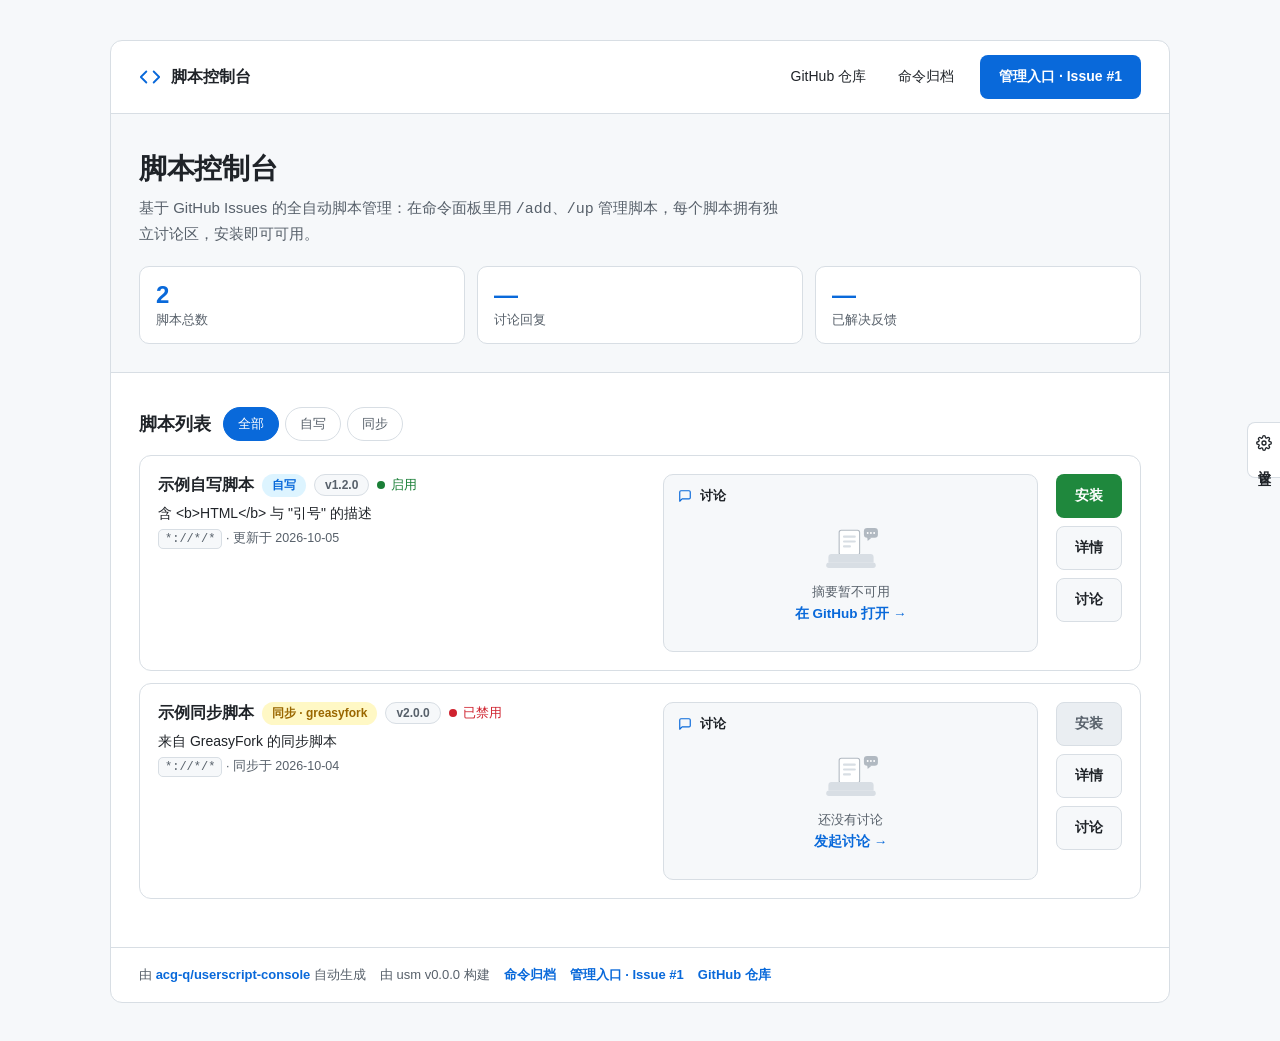
==== commit a4e2e9b0: "feat(pages): 全站页脚与 meta 显示 usm 版本" ====
--- a/tests/snapshot/site/index.html
+++ b/tests/snapshot/site/index.html
@@ -4,6 +4,7 @@
 <meta charset="UTF-8">
 <meta name="viewport" content="width=device-width, initial-scale=1.0, viewport-fit=cover">
 <title>脚本控制台</title>
+<meta name="generator" content="usm v0.0.0">
 <link rel="icon" href="data:image/svg+xml,<svg xmlns=%22http://www.w3.org/2000/svg%22 viewBox=%220 0 24 24%22><text y=%2215%22 font-size=%2224%22 text-anchor=%22middle%22 fill=%22%233b82f6%22>📜</text></svg>">
 <style>
 :root, [data-theme="github-light"] {
@@ -503,6 +504,7 @@
 
 <footer class="foot">
 <span>由 <a href="https://github.com/acg-q/userscript-console" target="_blank" rel="noopener noreferrer">acg-q/userscript-console</a> 自动生成</span>
+<span>由 usm v0.0.0 构建</span>
 <a href="commands/page-1.html">命令归档</a>
 <a href="https://github.com/acg-q/userscript-console/issues/1" target="_blank" rel="noopener noreferrer">管理入口 · Issue #1</a>
 <a href="https://github.com/acg-q/userscript-console" target="_blank" rel="noopener noreferrer">GitHub 仓库</a>
